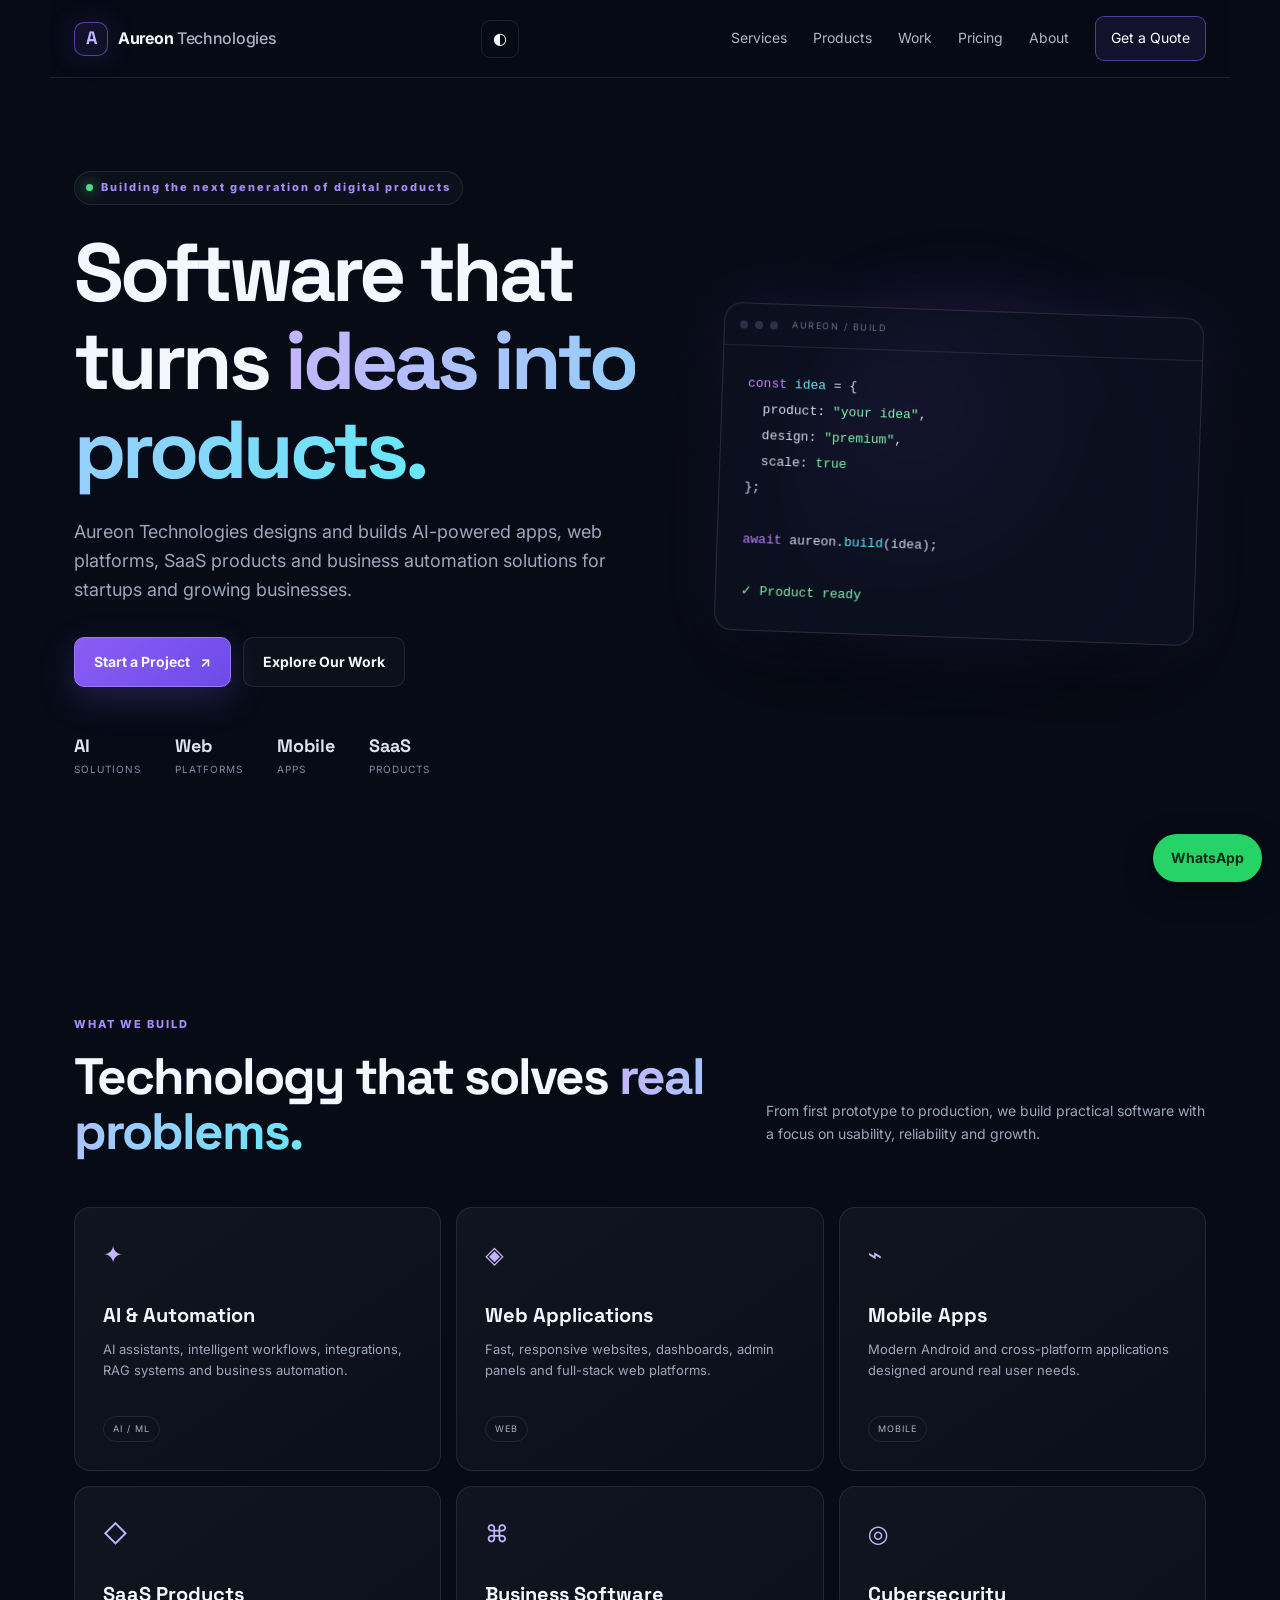
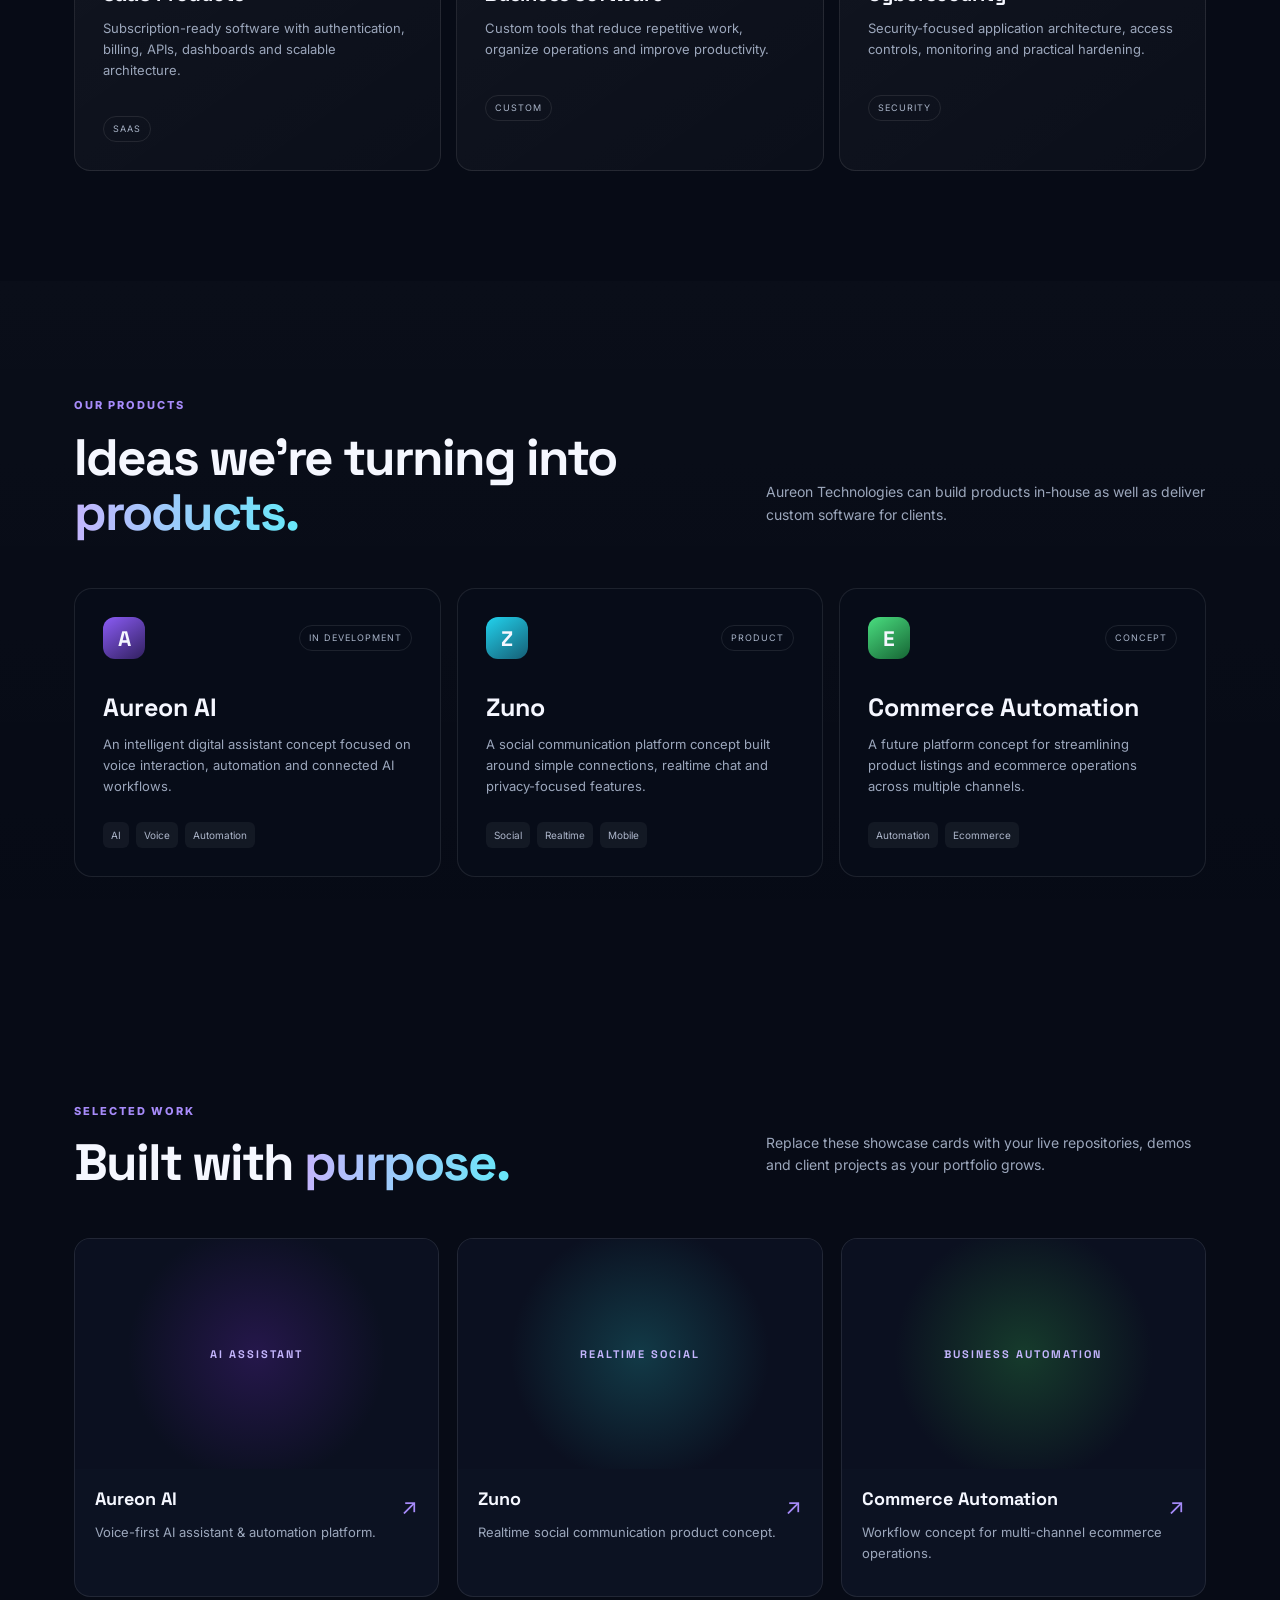
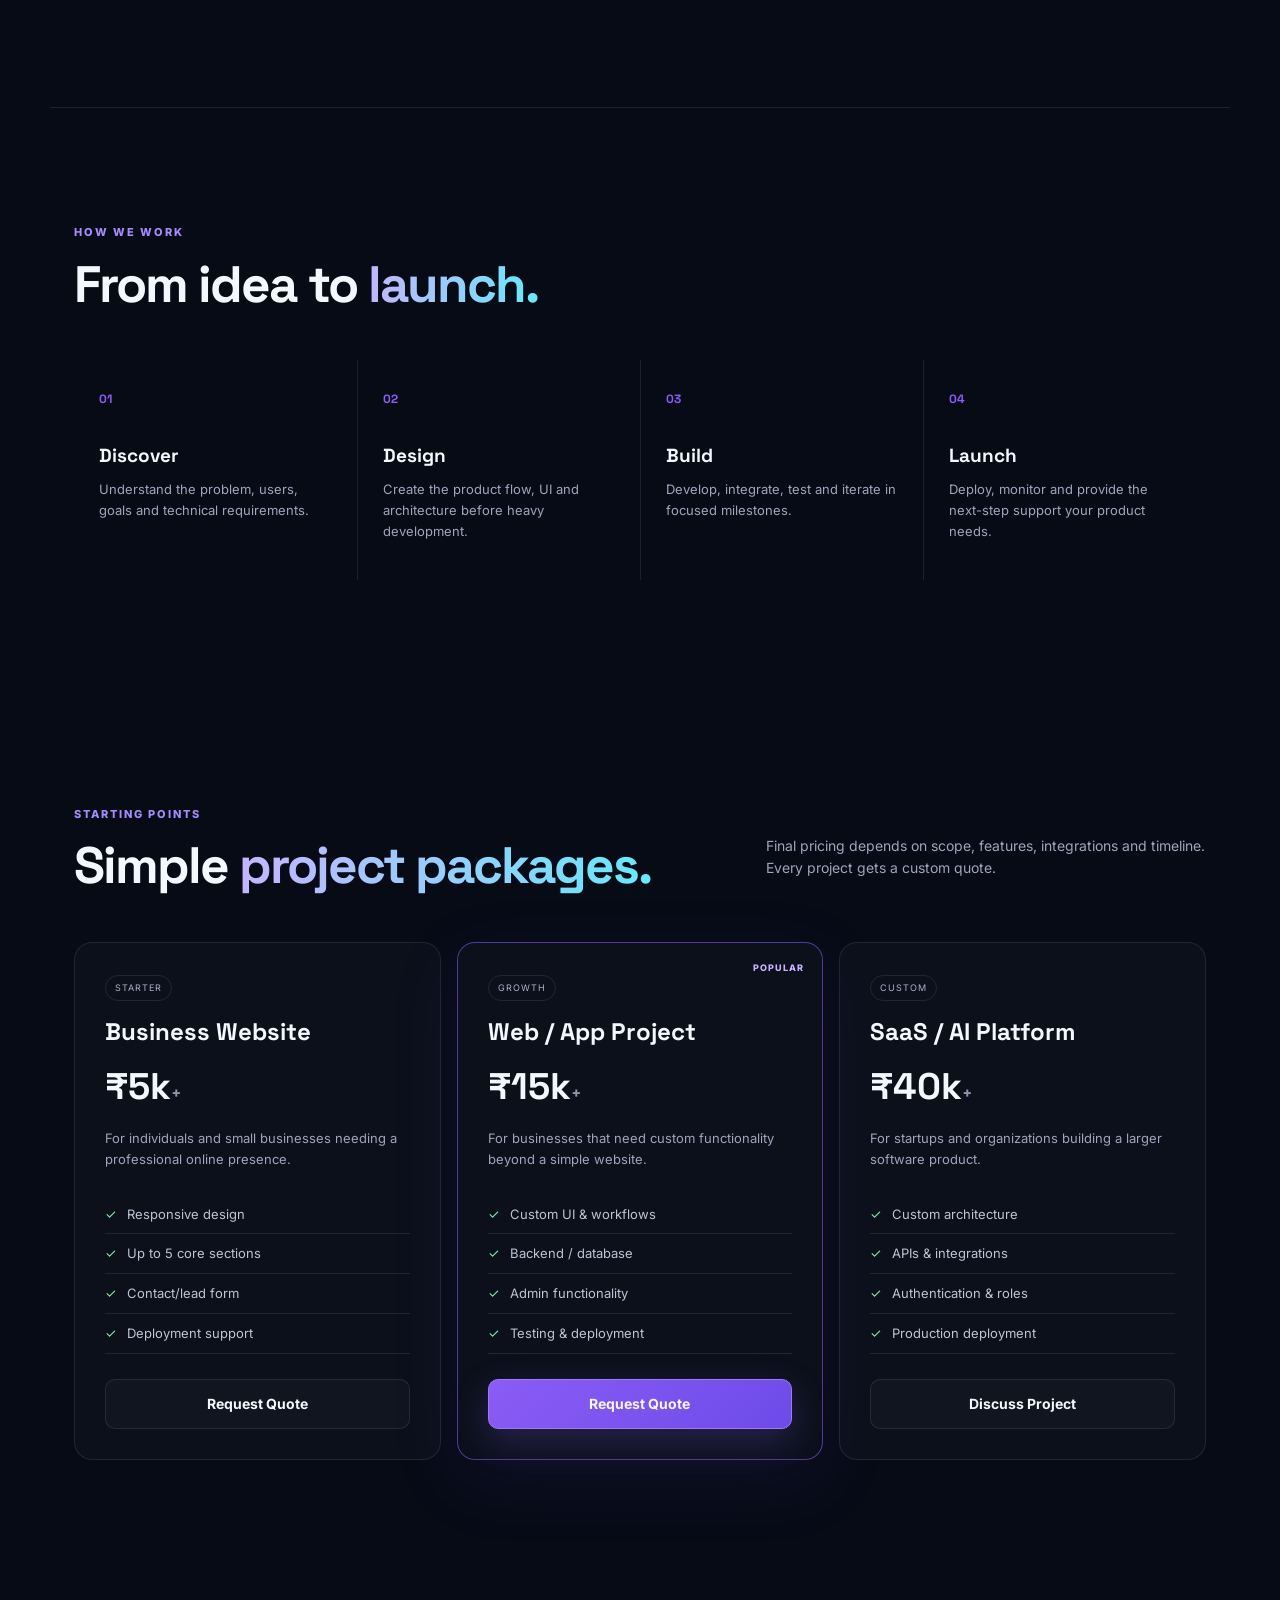
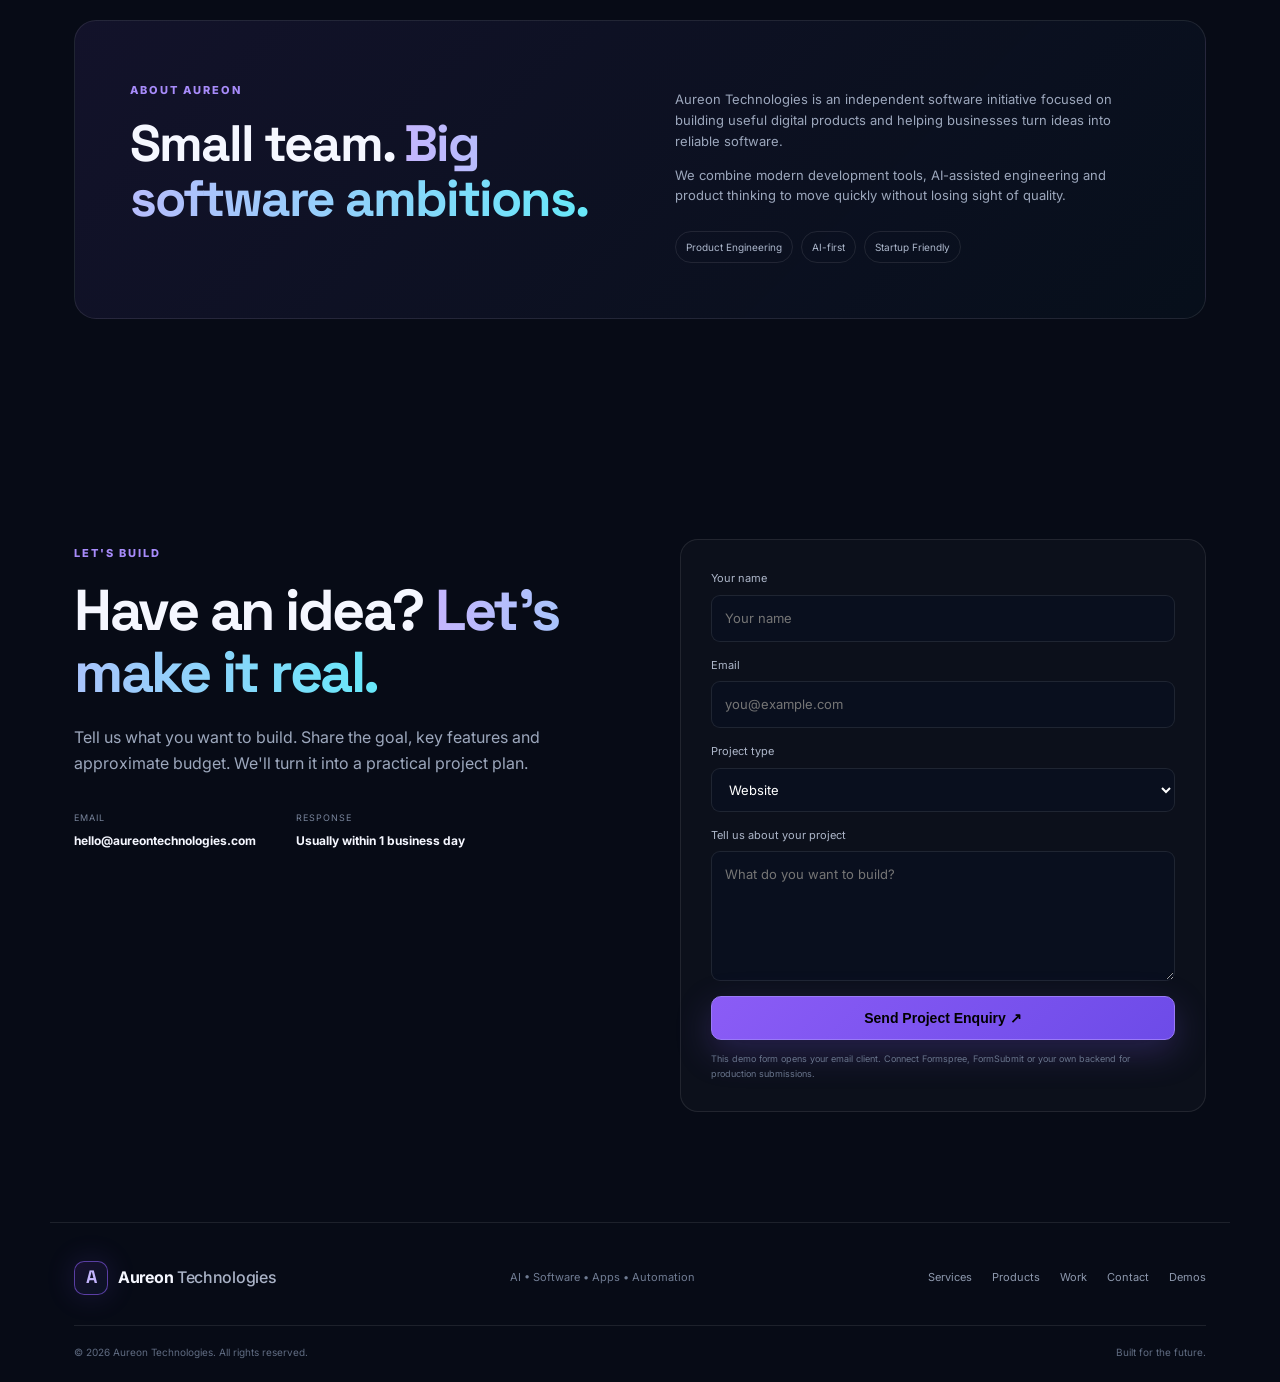
==== index.html @ 8793435c "Add website" ====
<!DOCTYPE html>
<html lang="en">
<head><script>try{var t=localStorage.getItem("aureon-theme");if(t)document.documentElement.dataset.theme=t}catch(e){}</script>
  <meta charset="UTF-8">
  <meta name="viewport" content="width=device-width, initial-scale=1.0">
  <meta name="description" content="Aureon Technologies builds AI-powered software, mobile apps, web platforms, SaaS products and business automation solutions.">
  <meta name="theme-color" content="#070b16">
  <title>Aureon Technologies — AI • Software • Apps • Automation</title>
  <link rel="icon" href="assets/favicon.svg" type="image/svg+xml">
  <link rel="stylesheet" href="style.css">
</head>
<body>
  <div class="bg-grid"></div>
  <header class="site-header">
    <a class="brand" href="#home" aria-label="Aureon Technologies home">
      <span class="brand-mark">A</span>
      <span>Aureon <b>Technologies</b></span>
    </a>
    <button class="theme-btn" id="themeBtn" aria-label="Switch dark or light mode">◐</button><button class="menu-btn" aria-label="Open menu" aria-expanded="false">☰</button>
    <nav class="nav">
      <a href="#services">Services</a>
      <a href="#products">Products</a>
      <a href="#work">Work</a>
      <a href="#pricing">Pricing</a>
      <a href="#about">About</a>
      <a class="nav-cta" href="#contact">Get a Quote</a>
    </nav>
  </header>

  <main>
    <section id="home" class="hero section">
      <div class="hero-copy">
        <div class="eyebrow"><span class="pulse"></span> Building the next generation of digital products</div>
        <h1>Software that turns <span>ideas into products.</span></h1>
        <p class="hero-text">Aureon Technologies designs and builds AI-powered apps, web platforms, SaaS products and business automation solutions for startups and growing businesses.</p>
        <div class="hero-actions">
          <a class="btn primary" href="#contact">Start a Project <span>↗</span></a>
          <a class="btn ghost" href="#work">Explore Our Work</a>
        </div>
        <div class="trust-row">
          <div><strong>AI</strong><small>Solutions</small></div>
          <div><strong>Web</strong><small>Platforms</small></div>
          <div><strong>Mobile</strong><small>Apps</small></div>
          <div><strong>SaaS</strong><small>Products</small></div>
        </div>
      </div>
      <div class="hero-art" aria-hidden="true">
        <div class="orb orb-one"></div>
        <div class="orb orb-two"></div>
        <div class="code-card">
          <div class="window-bar"><i></i><i></i><i></i><span>AUREON / BUILD</span></div>
          <pre><code><span class="c-purple">const</span> <span class="c-blue">idea</span> = {
  product: <span class="c-green">"your idea"</span>,
  design: <span class="c-green">"premium"</span>,
  scale: <span class="c-green">true</span>
};

<span class="c-purple">await</span> aureon.<span class="c-blue">build</span>(idea);

<span class="c-green">✓ Product ready</span></code></pre>
        </div>
      </div>
    </section>

    <section id="services" class="section">
      <div class="section-head">
        <div>
          <span class="eyebrow">WHAT WE BUILD</span>
          <h2>Technology that solves <span>real problems.</span></h2>
        </div>
        <p>From first prototype to production, we build practical software with a focus on usability, reliability and growth.</p>
      </div>
      <div class="cards services-grid">
        <article class="card service-card"><div class="icon">✦</div><h3>AI & Automation</h3><p>AI assistants, intelligent workflows, integrations, RAG systems and business automation.</p><span class="tag">AI / ML</span></article>
        <article class="card service-card"><div class="icon">◈</div><h3>Web Applications</h3><p>Fast, responsive websites, dashboards, admin panels and full-stack web platforms.</p><span class="tag">Web</span></article>
        <article class="card service-card"><div class="icon">⌁</div><h3>Mobile Apps</h3><p>Modern Android and cross-platform applications designed around real user needs.</p><span class="tag">Mobile</span></article>
        <article class="card service-card"><div class="icon">◇</div><h3>SaaS Products</h3><p>Subscription-ready software with authentication, billing, APIs, dashboards and scalable architecture.</p><span class="tag">SaaS</span></article>
        <article class="card service-card"><div class="icon">⌘</div><h3>Business Software</h3><p>Custom tools that reduce repetitive work, organize operations and improve productivity.</p><span class="tag">Custom</span></article>
        <article class="card service-card"><div class="icon">◎</div><h3>Cybersecurity</h3><p>Security-focused application architecture, access controls, monitoring and practical hardening.</p><span class="tag">Security</span></article>
      </div>
    </section>

    <section id="products" class="section dark-section">
      <div class="section-head">
        <div><span class="eyebrow">OUR PRODUCTS</span><h2>Ideas we're turning into <span>products.</span></h2></div>
        <p>Aureon Technologies can build products in-house as well as deliver custom software for clients.</p>
      </div>
      <div class="product-grid">
        <article class="product-card featured-product">
          <div class="product-top"><span class="product-logo">A</span><span class="status">In Development</span></div>
          <h3>Aureon AI</h3>
          <p>An intelligent digital assistant concept focused on voice interaction, automation and connected AI workflows.</p>
          <div class="product-tags"><span>AI</span><span>Voice</span><span>Automation</span></div>
        </article>
        <article class="product-card">
          <div class="product-top"><span class="product-logo zuno">Z</span><span class="status">Product</span></div>
          <h3>Zuno</h3>
          <p>A social communication platform concept built around simple connections, realtime chat and privacy-focused features.</p>
          <div class="product-tags"><span>Social</span><span>Realtime</span><span>Mobile</span></div>
        </article>
        <article class="product-card">
          <div class="product-top"><span class="product-logo ecom">E</span><span class="status">Concept</span></div>
          <h3>Commerce Automation</h3>
          <p>A future platform concept for streamlining product listings and ecommerce operations across multiple channels.</p>
          <div class="product-tags"><span>Automation</span><span>Ecommerce</span></div>
        </article>
      </div>
    </section>

    <section id="work" class="section">
      <div class="section-head">
        <div><span class="eyebrow">SELECTED WORK</span><h2>Built with <span>purpose.</span></h2></div>
        <p>Replace these showcase cards with your live repositories, demos and client projects as your portfolio grows.</p>
      </div>
      <div class="work-grid">
        <article class="work-card"><div class="work-visual visual-a"><span>AI ASSISTANT</span></div><div class="work-body"><div><h3>Aureon AI</h3><p>Voice-first AI assistant & automation platform.</p></div><span class="arrow">↗</span></div></article>
        <article class="work-card"><div class="work-visual visual-b"><span>REALTIME SOCIAL</span></div><div class="work-body"><div><h3>Zuno</h3><p>Realtime social communication product concept.</p></div><span class="arrow">↗</span></div></article>
        <article class="work-card"><div class="work-visual visual-c"><span>BUSINESS AUTOMATION</span></div><div class="work-body"><div><h3>Commerce Automation</h3><p>Workflow concept for multi-channel ecommerce operations.</p></div><span class="arrow">↗</span></div></article>
      </div>
    </section>

    <section id="process" class="section process-section">
      <div class="section-head"><div><span class="eyebrow">HOW WE WORK</span><h2>From idea to <span>launch.</span></h2></div></div>
      <div class="process-grid">
        <div class="process-step"><b>01</b><h3>Discover</h3><p>Understand the problem, users, goals and technical requirements.</p></div>
        <div class="process-step"><b>02</b><h3>Design</h3><p>Create the product flow, UI and architecture before heavy development.</p></div>
        <div class="process-step"><b>03</b><h3>Build</h3><p>Develop, integrate, test and iterate in focused milestones.</p></div>
        <div class="process-step"><b>04</b><h3>Launch</h3><p>Deploy, monitor and provide the next-step support your product needs.</p></div>
      </div>
    </section>

    <section id="pricing" class="section">
      <div class="section-head"><div><span class="eyebrow">STARTING POINTS</span><h2>Simple <span>project packages.</span></h2></div><p>Final pricing depends on scope, features, integrations and timeline. Every project gets a custom quote.</p></div>
      <div class="pricing-grid">
        <article class="price-card"><span class="tag">STARTER</span><h3>Business Website</h3><div class="price">₹5k<span>+</span></div><p>For individuals and small businesses needing a professional online presence.</p><ul><li>Responsive design</li><li>Up to 5 core sections</li><li>Contact/lead form</li><li>Deployment support</li></ul><a href="#contact" class="btn ghost full">Request Quote</a></article>
        <article class="price-card popular"><div class="popular-label">POPULAR</div><span class="tag">GROWTH</span><h3>Web / App Project</h3><div class="price">₹15k<span>+</span></div><p>For businesses that need custom functionality beyond a simple website.</p><ul><li>Custom UI & workflows</li><li>Backend / database</li><li>Admin functionality</li><li>Testing & deployment</li></ul><a href="#contact" class="btn primary full">Request Quote</a></article>
        <article class="price-card"><span class="tag">CUSTOM</span><h3>SaaS / AI Platform</h3><div class="price">₹40k<span>+</span></div><p>For startups and organizations building a larger software product.</p><ul><li>Custom architecture</li><li>APIs & integrations</li><li>Authentication & roles</li><li>Production deployment</li></ul><a href="#contact" class="btn ghost full">Discuss Project</a></article>
      </div>
    </section>

    <section id="about" class="section about-section">
      <div class="about-card">
        <div><span class="eyebrow">ABOUT AUREON</span><h2>Small team. <span>Big software ambitions.</span></h2></div>
        <div><p>Aureon Technologies is an independent software initiative focused on building useful digital products and helping businesses turn ideas into reliable software.</p><p>We combine modern development tools, AI-assisted engineering and product thinking to move quickly without losing sight of quality.</p><div class="about-pills"><span>Product Engineering</span><span>AI-first</span><span>Startup Friendly</span></div></div>
      </div>
    </section>

    <section id="contact" class="section contact-section">
      <div class="contact-copy"><span class="eyebrow">LET'S BUILD</span><h2>Have an idea? <span>Let's make it real.</span></h2><p>Tell us what you want to build. Share the goal, key features and approximate budget. We'll turn it into a practical project plan.</p><div class="contact-details"><div><small>Email</small><strong>hello@aureontechnologies.com</strong></div><div><small>Response</small><strong>Usually within 1 business day</strong></div></div></div>
      <form class="quote-form" id="quoteForm">
        <label>Your name<input required name="name" placeholder="Your name"></label>
        <label>Email<input required type="email" name="email" placeholder="you@example.com"></label>
        <label>Project type<select name="type"><option>Website</option><option>Mobile App</option><option>AI / Automation</option><option>SaaS Platform</option><option>Custom Software</option><option>Cybersecurity</option></select></label>
        <label>Tell us about your project<textarea required name="message" rows="5" placeholder="What do you want to build?"></textarea></label>
        <button class="btn primary full" type="submit">Send Project Enquiry ↗</button>
        <small class="form-note">This demo form opens your email client. Connect Formspree, FormSubmit or your own backend for production submissions.</small>
      </form>
    </section>
  </main>

  <footer>
    <div class="footer-main">
      <a class="brand" href="#home"><span class="brand-mark">A</span><span>Aureon <b>Technologies</b></span></a>
      <p>AI • Software • Apps • Automation</p>
      <div class="footer-links"><a href="#services">Services</a><a href="#products">Products</a><a href="#work">Work</a><a href="#contact">Contact</a><a href="projects/">Demos</a></div>
    </div>
    <div class="footer-bottom"><span>© <span id="year"></span> Aureon Technologies. All rights reserved.</span><span>Built for the future.</span></div>
  </footer>

  <script src="script.js"></script>
<a class="wa" href="https://wa.me/91XXXXXXXXXX?text=Hi%20Aureon%2C%20I%20want%20a%20quote" target="_blank" rel="noopener" aria-label="Chat on WhatsApp">WhatsApp</a></body>
</html>
---- style.css ----
@import url('https://fonts.googleapis.com/css2?family=Inter:wght@400;500;600;700;800&family=Space+Grotesk:wght@500;600;700&display=swap');
:root{--bg:#070b16;--panel:#0c1222;--panel2:#10182b;--text:#f5f7ff;--muted:#9ca7bc;--line:rgba(255,255,255,.09);--accent:#8b5cf6;--accent2:#22d3ee;--green:#4ade80;--max:1180px}
*{box-sizing:border-box}html{scroll-behavior:smooth}body{margin:0;background:var(--bg);color:var(--text);font-family:Inter,system-ui,sans-serif;line-height:1.6;overflow-x:hidden}.bg-grid{position:fixed;inset:0;pointer-events:none;opacity:.25;background-image:linear-gradient(rgba(255,255,255,.025) 1px,transparent 1px),linear-gradient(90deg,rgba(255,255,255,.025) 1px,transparent 1px);background-size:60px 60px;mask-image:linear-gradient(to bottom,#000,transparent 80%);z-index:-1}
a{color:inherit;text-decoration:none}.site-header{height:78px;display:flex;align-items:center;justify-content:space-between;max-width:var(--max);margin:auto;padding:0 24px;position:sticky;top:0;z-index:50;background:rgba(7,11,22,.75);backdrop-filter:blur(18px);border-bottom:1px solid var(--line)}.brand{display:flex;align-items:center;gap:10px;font-weight:700;letter-spacing:-.3px}.brand b{font-weight:500;color:#aab3c7}.brand-mark{width:34px;height:34px;border:1px solid rgba(139,92,246,.6);display:grid;place-items:center;border-radius:10px;background:linear-gradient(145deg,#17102f,#0b1324);font-family:"Space Grotesk";font-size:18px;color:#c4b5fd;box-shadow:0 0 30px rgba(139,92,246,.16)}.nav{display:flex;gap:26px;align-items:center;font-size:14px;color:#aeb7ca}.nav a:hover{color:#fff}.nav-cta{padding:10px 15px;border:1px solid rgba(139,92,246,.55);border-radius:9px;color:#fff!important;background:rgba(139,92,246,.1)}.menu-btn{display:none;background:none;border:0;color:#fff;font-size:25px}
.section{max-width:var(--max);margin:auto;padding:110px 24px}.hero{min-height:calc(100vh - 78px);display:grid;grid-template-columns:1.08fr .92fr;align-items:center;gap:60px;padding-top:80px}.eyebrow{font-size:11px;font-weight:800;letter-spacing:2px;color:#a78bfa}.hero .eyebrow{display:inline-flex;align-items:center;gap:8px;padding:7px 11px;border:1px solid var(--line);background:rgba(255,255,255,.025);border-radius:999px}.pulse{width:7px;height:7px;border-radius:50%;background:var(--green);box-shadow:0 0 14px var(--green)}h1,h2,h3{font-family:"Space Grotesk",sans-serif;line-height:1.08;margin:0}h1{font-size:clamp(46px,6.5vw,82px);letter-spacing:-4px;margin:24px 0}h1 span,h2 span{background:linear-gradient(90deg,#c4b5fd,#67e8f9);-webkit-background-clip:text;background-clip:text;color:transparent}.hero-text{font-size:18px;color:var(--muted);max-width:680px}.hero-actions{display:flex;gap:12px;margin:32px 0 45px;flex-wrap:wrap}.btn{display:inline-flex;align-items:center;justify-content:center;gap:10px;border-radius:10px;padding:13px 19px;font-weight:700;font-size:14px;border:1px solid var(--line);transition:.2s}.btn:hover{transform:translateY(-2px)}.primary{background:linear-gradient(135deg,#8b5cf6,#6d4be8);border-color:#9a7af7;box-shadow:0 12px 35px rgba(124,87,236,.25)}.ghost{background:rgba(255,255,255,.025)}.full{width:100%}.trust-row{display:flex;gap:34px;color:#7f8ba3}.trust-row div{display:flex;flex-direction:column}.trust-row strong{font-family:"Space Grotesk";font-size:18px;color:#dce2f0}.trust-row small{font-size:10px;text-transform:uppercase;letter-spacing:1px}
.hero-art{height:480px;position:relative;display:grid;place-items:center}.orb{position:absolute;border-radius:50%;filter:blur(2px)}.orb-one{width:320px;height:320px;background:radial-gradient(circle at 35% 30%,rgba(139,92,246,.45),transparent 65%);border:1px solid rgba(139,92,246,.16);box-shadow:0 0 100px rgba(139,92,246,.14)}.orb-two{width:430px;height:430px;border:1px solid rgba(34,211,238,.08);transform:rotate(30deg) scaleY(.35)}.code-card{width:min(480px,100%);position:relative;background:rgba(11,16,31,.84);border:1px solid rgba(255,255,255,.12);border-radius:18px;box-shadow:0 35px 100px rgba(0,0,0,.5),0 0 70px rgba(139,92,246,.13);backdrop-filter:blur(15px);overflow:hidden;transform:rotate(2deg)}.window-bar{height:42px;border-bottom:1px solid var(--line);display:flex;align-items:center;gap:7px;padding:0 15px;color:#667189;font-size:9px;letter-spacing:1.5px}.window-bar i{width:8px;height:8px;border-radius:50%;background:#293148}.window-bar span{margin-left:7px}.code-card pre{padding:25px;margin:0;font:13px/2 "SFMono-Regular",Consolas,monospace;color:#d7dcef;overflow:auto}.c-purple{color:#c084fc}.c-blue{color:#67e8f9}.c-green{color:#86efac}
.section-head{display:flex;justify-content:space-between;gap:50px;align-items:end;margin-bottom:48px}.section-head h2{font-size:clamp(35px,4vw,53px);letter-spacing:-2px;margin-top:13px;max-width:720px}.section-head>p{max-width:440px;color:var(--muted);font-size:14px}.cards{display:grid;grid-template-columns:repeat(3,1fr);gap:15px}.card{background:linear-gradient(145deg,rgba(255,255,255,.045),rgba(255,255,255,.018));border:1px solid var(--line);border-radius:16px;padding:28px;transition:.25s}.card:hover,.product-card:hover,.price-card:hover,.work-card:hover{border-color:rgba(139,92,246,.38);transform:translateY(-4px)}.icon{font-size:24px;color:#c4b5fd;margin-bottom:30px}.service-card h3{font-size:20px;margin-bottom:10px}.service-card p,.product-card p,.price-card p,.work-body p,.process-step p,.about-card p{font-size:13px;color:var(--muted)}.tag,.status{display:inline-block;border:1px solid var(--line);border-radius:999px;padding:5px 9px;font-size:9px;text-transform:uppercase;letter-spacing:1px;color:#aab5c9}.service-card .tag{margin-top:22px}
.dark-section{max-width:none;background:linear-gradient(180deg,rgba(255,255,255,.015),transparent);padding-left:max(24px,calc((100vw - 1132px)/2));padding-right:max(24px,calc((100vw - 1132px)/2))}.product-grid{display:grid;grid-template-columns:repeat(3,1fr);gap:16px}.product-card{border:1px solid var(--line);border-radius:18px;padding:28px;background:rgba(8,13,26,.7);transition:.25s}.product-top{display:flex;justify-content:space-between;align-items:center;margin-bottom:35px}.product-logo{width:42px;height:42px;border-radius:12px;display:grid;place-items:center;font:700 21px "Space Grotesk";background:linear-gradient(145deg,#8b5cf6,#31205f)}.product-logo.zuno{background:linear-gradient(145deg,#22d3ee,#155e75)}.product-logo.ecom{background:linear-gradient(145deg,#4ade80,#166534)}.product-card h3{font-size:25px;margin-bottom:10px}.product-tags{display:flex;gap:7px;flex-wrap:wrap;margin-top:25px}.product-tags span{font-size:10px;padding:5px 8px;border-radius:6px;background:rgba(255,255,255,.05);color:#adb7cb}
.work-grid{display:grid;grid-template-columns:repeat(3,1fr);gap:18px}.work-card{border:1px solid var(--line);border-radius:16px;overflow:hidden;background:var(--panel);transition:.25s}.work-visual{height:230px;display:grid;place-items:center;font:700 11px "Space Grotesk";letter-spacing:2px;color:#c4b5fd}.visual-a{background:radial-gradient(circle,#25174b,#0b1020 60%)}.visual-b{background:radial-gradient(circle,#123a47,#0b1020 60%)}.visual-c{background:radial-gradient(circle,#163b2c,#0b1020 60%)}.work-body{display:flex;justify-content:space-between;padding:20px}.work-body h3{font-size:18px}.arrow{font-size:22px;color:#a78bfa}.process-section{border-top:1px solid var(--line)}.process-grid{display:grid;grid-template-columns:repeat(4,1fr);gap:0}.process-step{padding:25px;border-left:1px solid var(--line)}.process-step:first-child{border-left:0}.process-step b{font:700 12px "Space Grotesk";color:#8b5cf6}.process-step h3{font-size:19px;margin:35px 0 10px}
.pricing-grid{display:grid;grid-template-columns:repeat(3,1fr);gap:16px}.price-card{position:relative;border:1px solid var(--line);border-radius:18px;padding:30px;background:rgba(255,255,255,.025);transition:.25s}.price-card.popular{border-color:rgba(139,92,246,.55);box-shadow:0 20px 70px rgba(91,55,175,.12)}.popular-label{position:absolute;right:18px;top:18px;color:#c4b5fd;font-size:9px;font-weight:800;letter-spacing:1px}.price-card h3{margin:18px 0 10px;font-size:24px}.price{font:700 37px "Space Grotesk";margin:18px 0}.price>span{font-size:17px;color:#8994aa}.price-card ul{padding:0;margin:25px 0;list-style:none;color:#bdc5d4;font-size:13px}.price-card li{padding:9px 0;border-bottom:1px solid var(--line)}.price-card li:before{content:"✓";color:#86efac;margin-right:10px}
.about-section{padding-top:50px}.about-card{display:grid;grid-template-columns:1fr 1fr;gap:70px;border:1px solid var(--line);border-radius:22px;padding:55px;background:linear-gradient(135deg,rgba(139,92,246,.09),rgba(34,211,238,.025))}.about-card h2{font-size:clamp(35px,4vw,52px);margin-top:14px;letter-spacing:-2px}.about-pills{display:flex;flex-wrap:wrap;gap:8px;margin-top:25px}.about-pills span{font-size:10px;padding:7px 10px;border:1px solid var(--line);border-radius:999px;color:#adb8cc}
.contact-section{display:grid;grid-template-columns:1fr 1fr;gap:80px}.contact-copy h2{font-size:clamp(40px,4.5vw,58px);letter-spacing:-2.5px;margin:14px 0 22px}.contact-copy>p{max-width:530px;color:var(--muted)}.contact-details{display:flex;gap:40px;margin-top:35px}.contact-details div{display:flex;flex-direction:column}.contact-details small{font-size:9px;text-transform:uppercase;letter-spacing:1px;color:#78849b}.contact-details strong{font-size:12px;margin-top:5px}.quote-form{padding:30px;border:1px solid var(--line);border-radius:18px;background:rgba(255,255,255,.025)}label{display:block;font-size:11px;color:#aeb7ca;margin-bottom:15px}input,select,textarea{display:block;width:100%;margin-top:7px;border:1px solid var(--line);background:#090f1e;color:#fff;border-radius:9px;padding:12px 13px;font:inherit;font-size:13px;outline:none}input:focus,select:focus,textarea:focus{border-color:#8b5cf6}textarea{resize:vertical}.form-note{display:block;margin-top:12px;color:#69758c;font-size:9px}
footer{border-top:1px solid var(--line);padding:35px 24px 22px;max-width:var(--max);margin:auto}.footer-main{display:flex;align-items:center;justify-content:space-between;gap:20px}.footer-main>p{font-size:11px;color:#707c93}.footer-links{display:flex;gap:20px;font-size:11px;color:#8d98ad}.footer-bottom{border-top:1px solid var(--line);margin-top:28px;padding-top:18px;display:flex;justify-content:space-between;color:#606c82;font-size:10px}
@media(max-width:900px){.nav{gap:15px}.hero{grid-template-columns:1fr}.hero-art{height:400px}.cards,.product-grid,.work-grid,.pricing-grid{grid-template-columns:repeat(2,1fr)}.about-card,.contact-section{grid-template-columns:1fr;gap:35px}.process-grid{grid-template-columns:repeat(2,1fr);gap:10px}.process-step{border-left:0;border-top:1px solid var(--line)}}
@media(max-width:680px){.site-header{height:68px}.menu-btn{display:block}.nav{display:none;position:absolute;top:68px;left:0;right:0;padding:15px 24px 22px;background:rgba(7,11,22,.98);border-bottom:1px solid var(--line);flex-direction:column;align-items:stretch}.nav.open{display:flex}.nav a{padding:10px}.hero{padding-top:55px}.section{padding:75px 18px}.hero-art{height:340px}.code-card{transform:none}.section-head{display:block}.section-head>p{margin-top:18px}.cards,.product-grid,.work-grid,.pricing-grid{grid-template-columns:1fr}.trust-row{gap:18px;justify-content:space-between}.about-card{padding:30px}.contact-details{display:block}.contact-details div{margin-top:15px}.footer-main,.footer-bottom{flex-direction:column;align-items:flex-start}.footer-links{flex-wrap:wrap}h1{letter-spacing:-2.5px}}

.theme-btn{margin-left:auto;margin-right:8px;width:38px;height:38px;border-radius:9px;border:1px solid var(--line);background:none;color:var(--text);font-size:16px;cursor:pointer}.nav{margin-left:auto}.nav+.theme-btn{margin-left:14px}
.wa{position:fixed;right:18px;bottom:18px;z-index:60;background:#25d366;color:#052e16;font-weight:700;font-size:14px;padding:13px 18px;border-radius:999px;box-shadow:0 10px 30px rgba(0,0,0,.35)}
[data-theme=light]{--bg:#f5f6fb;--panel:#fff;--panel2:#eef0f7;--text:#12172b;--muted:#566079;--line:rgba(18,23,43,.13)}
[data-theme=light] .site-header{background:rgba(245,246,251,.88)}[data-theme=light] .nav,[data-theme=light] .nav.open{color:#4a5472;background:transparent}[data-theme=light] .nav a:hover,[data-theme=light] .menu-btn{color:#12172b}[data-theme=light] .nav-cta{color:#12172b!important}
[data-theme=light] .card,[data-theme=light] .product-card,[data-theme=light] .price-card,[data-theme=light] .quote-form,[data-theme=light] .work-card{background:#fff}[data-theme=light] input,[data-theme=light] select,[data-theme=light] textarea{background:#fff;color:#12172b}
[data-theme=light] .primary{color:#fff}[data-theme=light] .tag,[data-theme=light] .status,[data-theme=light] .product-tags span,[data-theme=light] .about-pills span,[data-theme=light] .brand b,[data-theme=light] .price-card ul,[data-theme=light] label{color:#4a5472}[data-theme=light] .trust-row strong{color:#12172b}[data-theme=light] .bg-grid{opacity:.6}
@media(max-width:680px){[data-theme=light] .nav{background:#f5f6fb}}
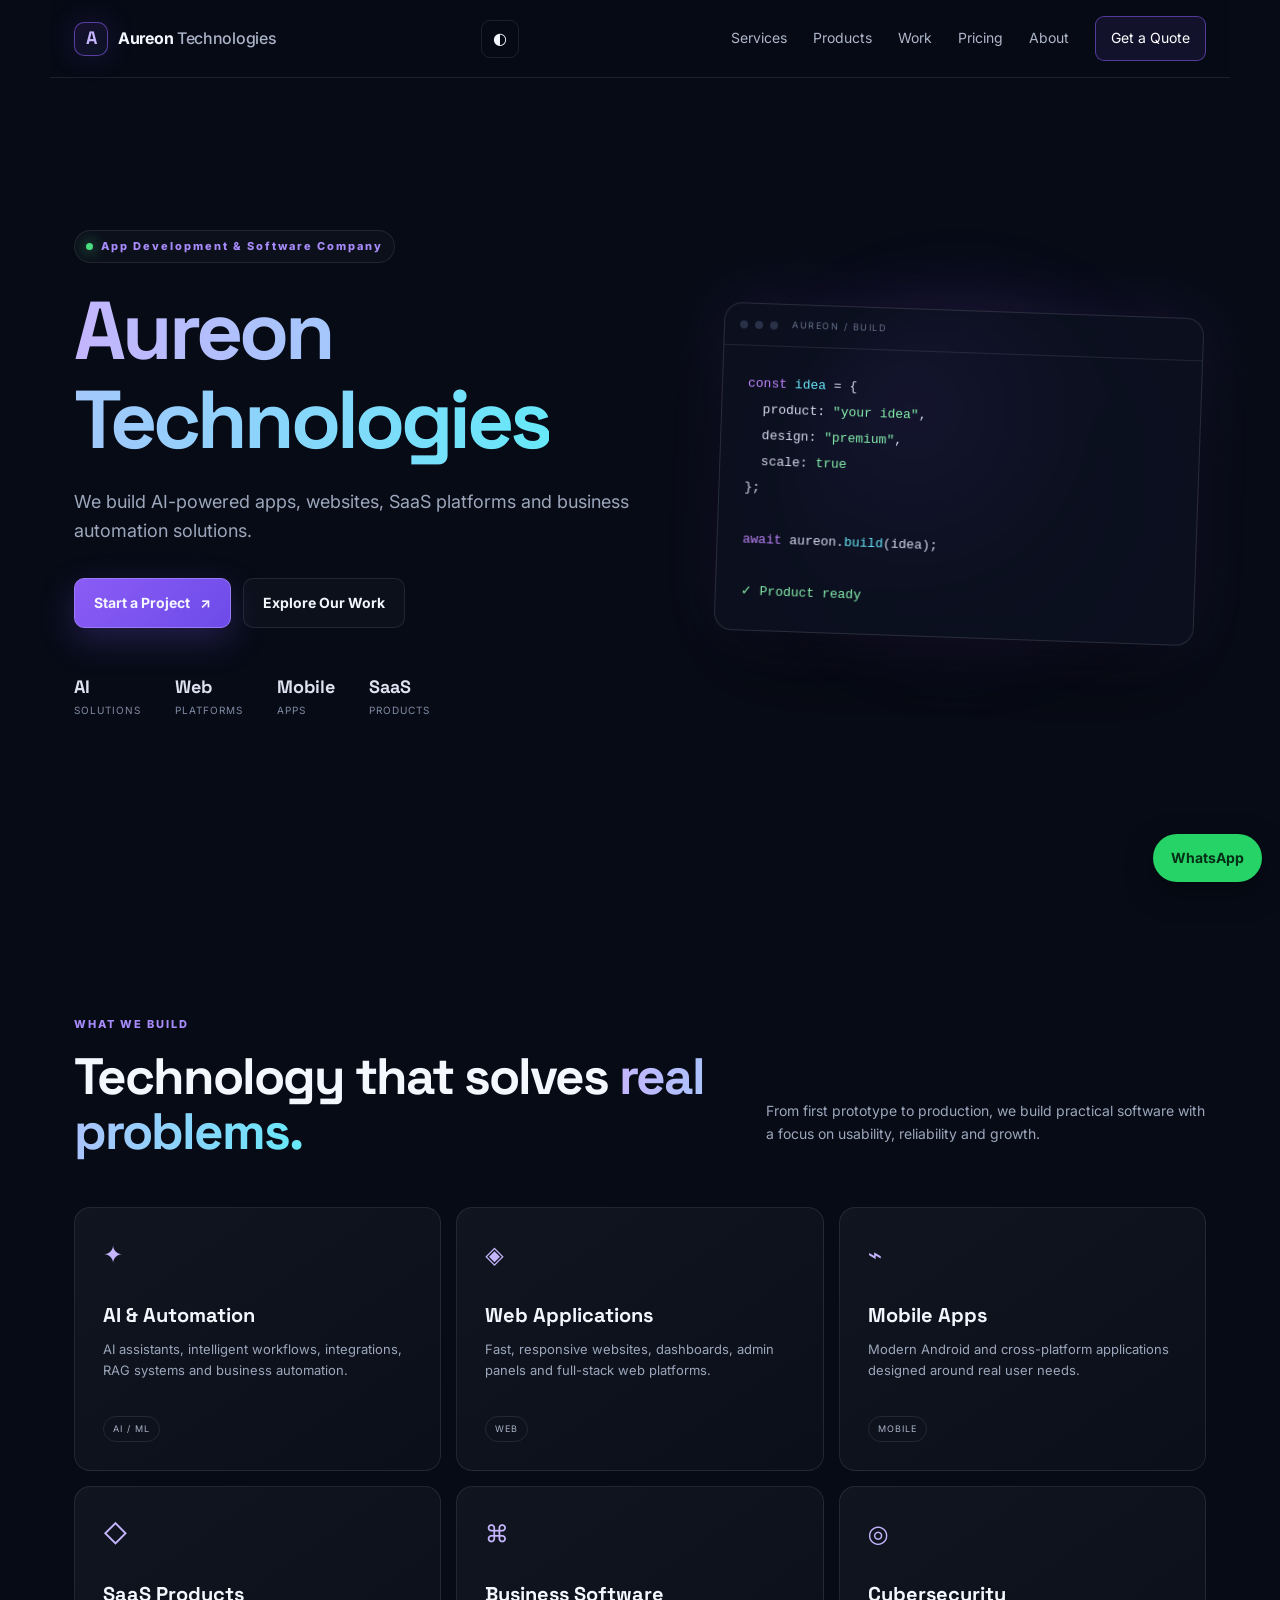
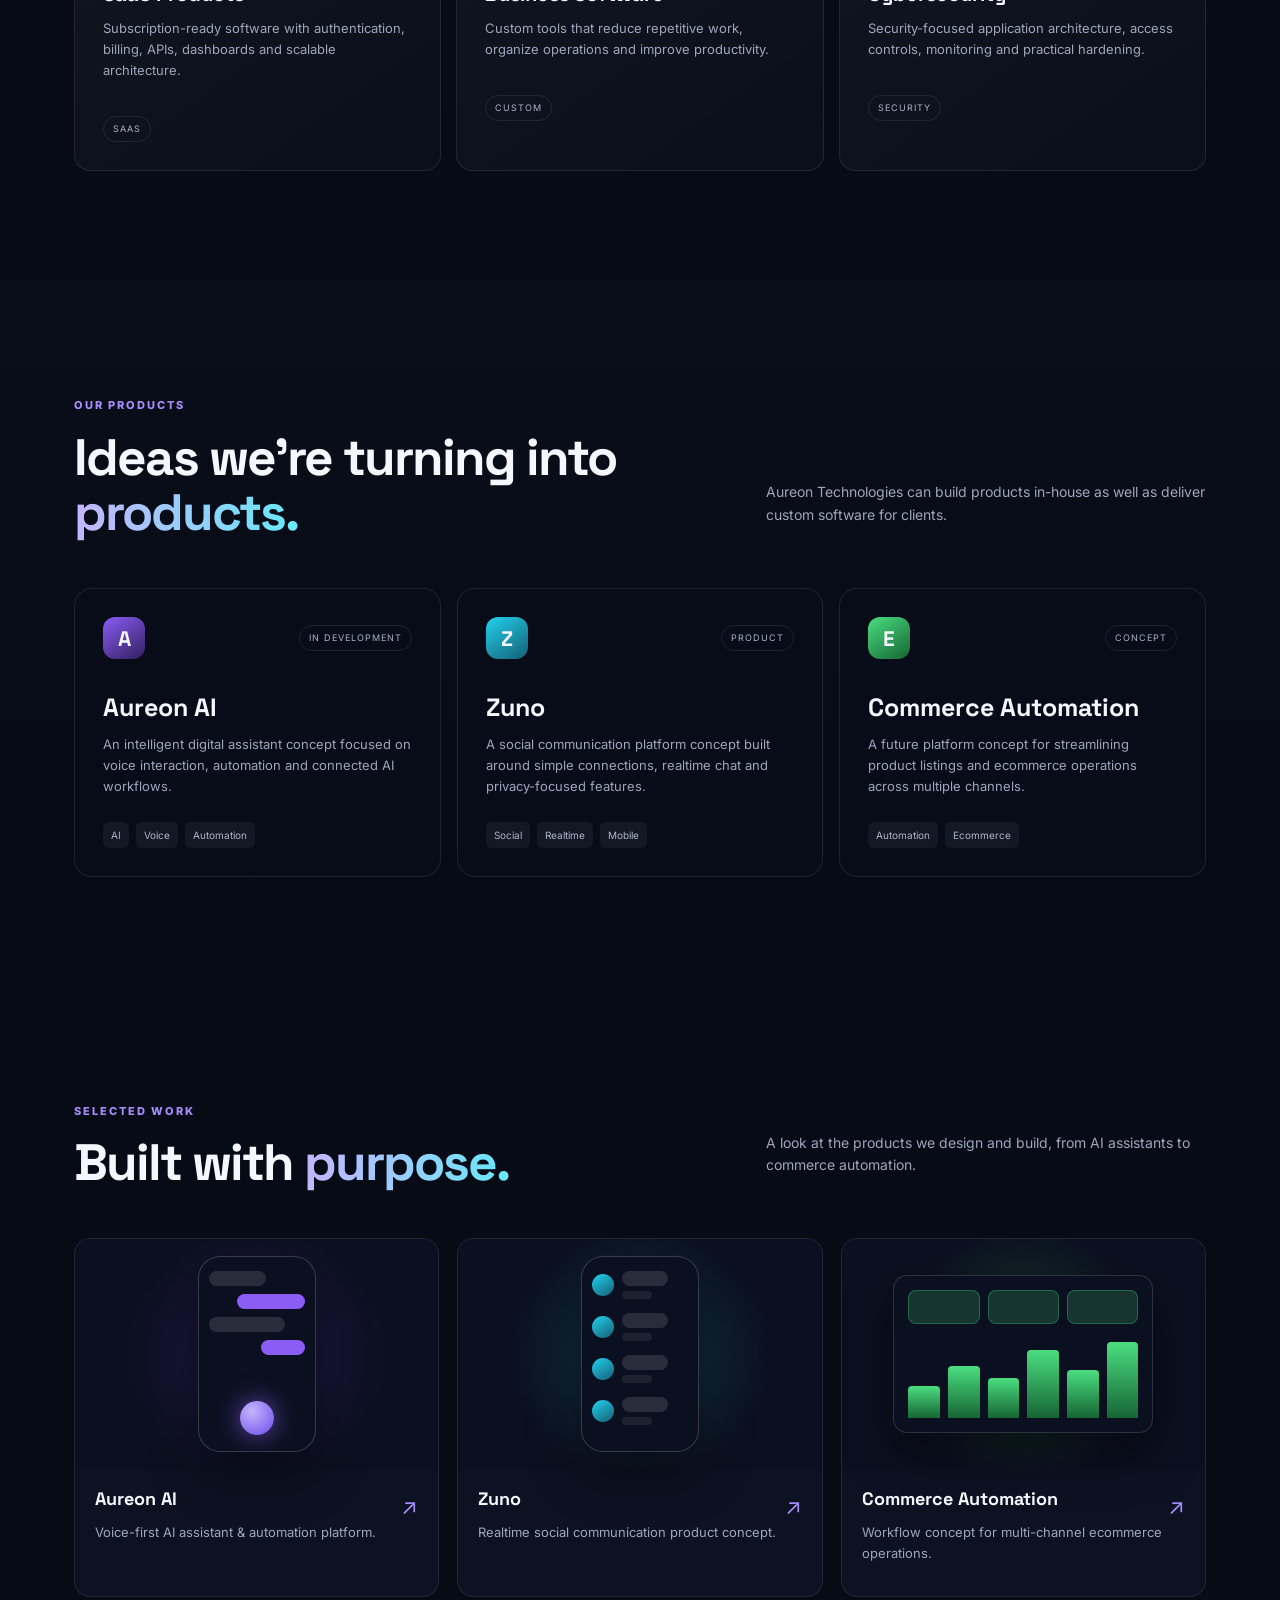
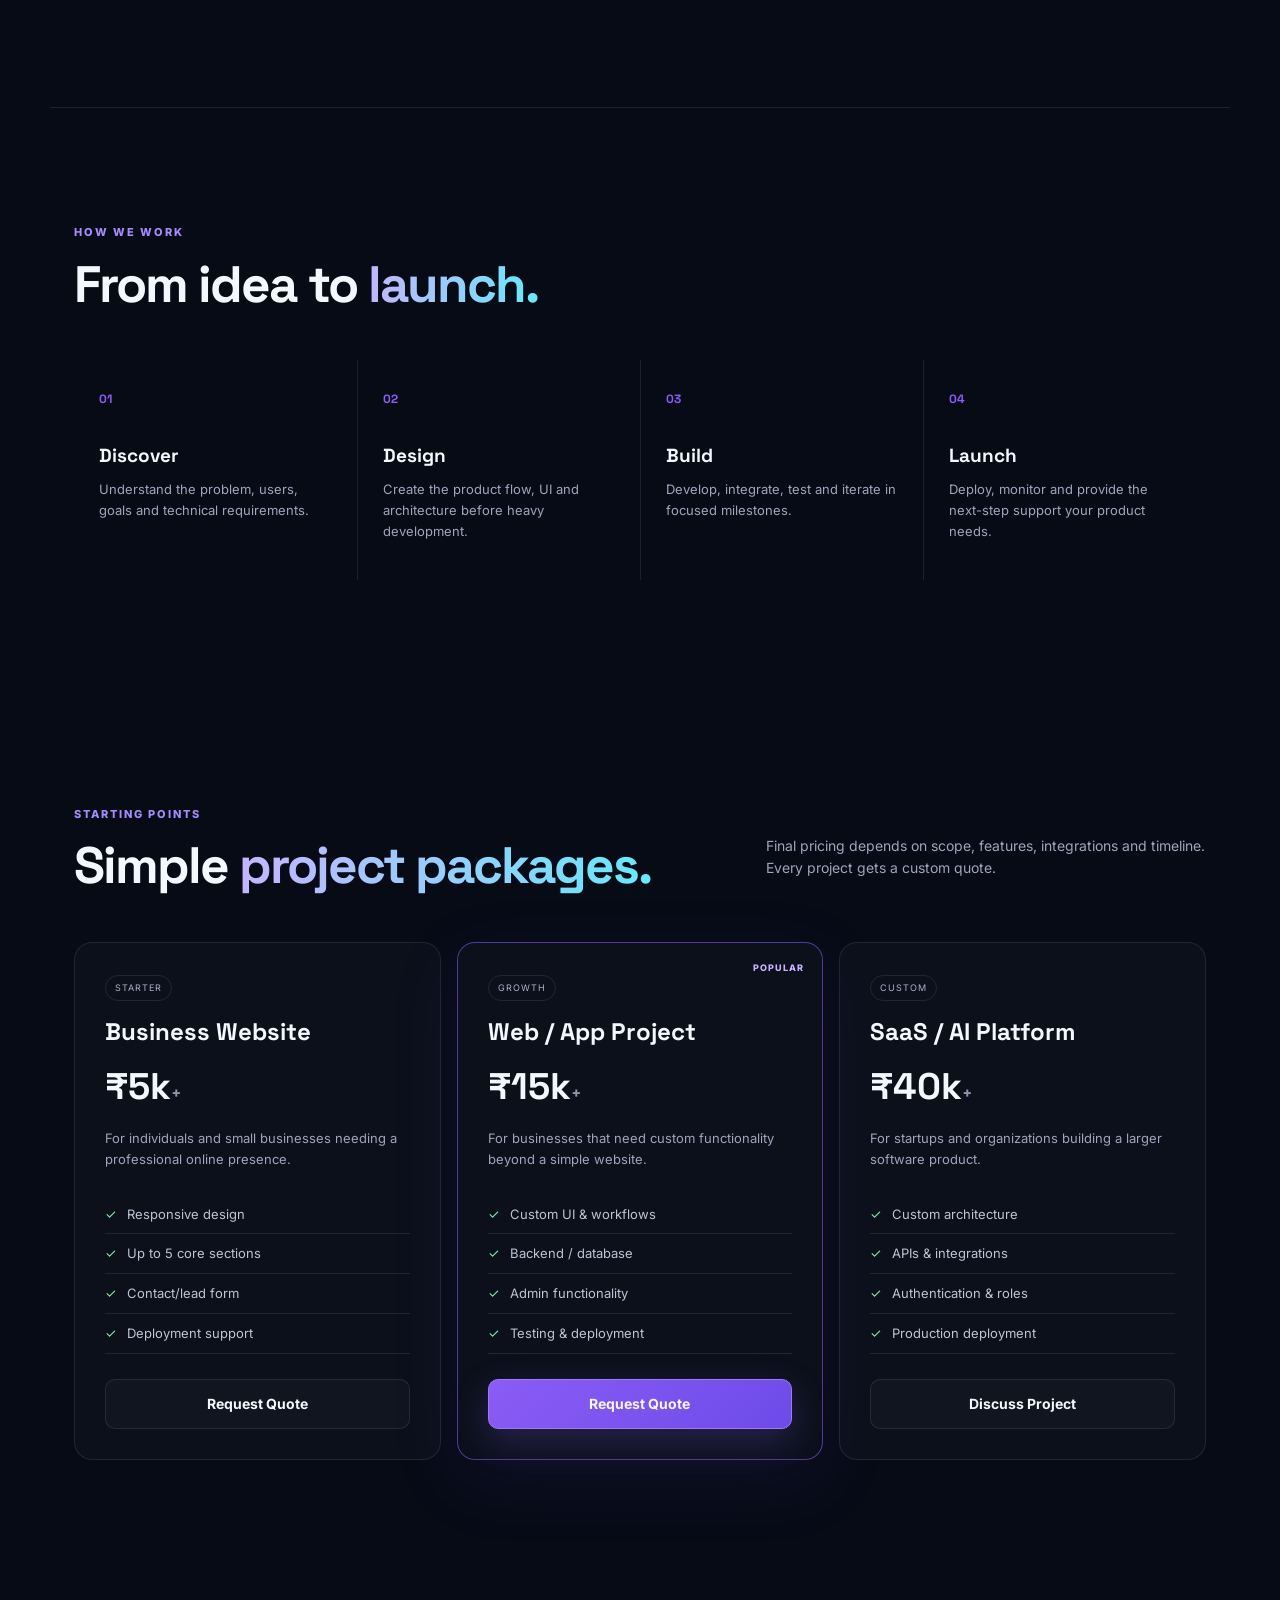
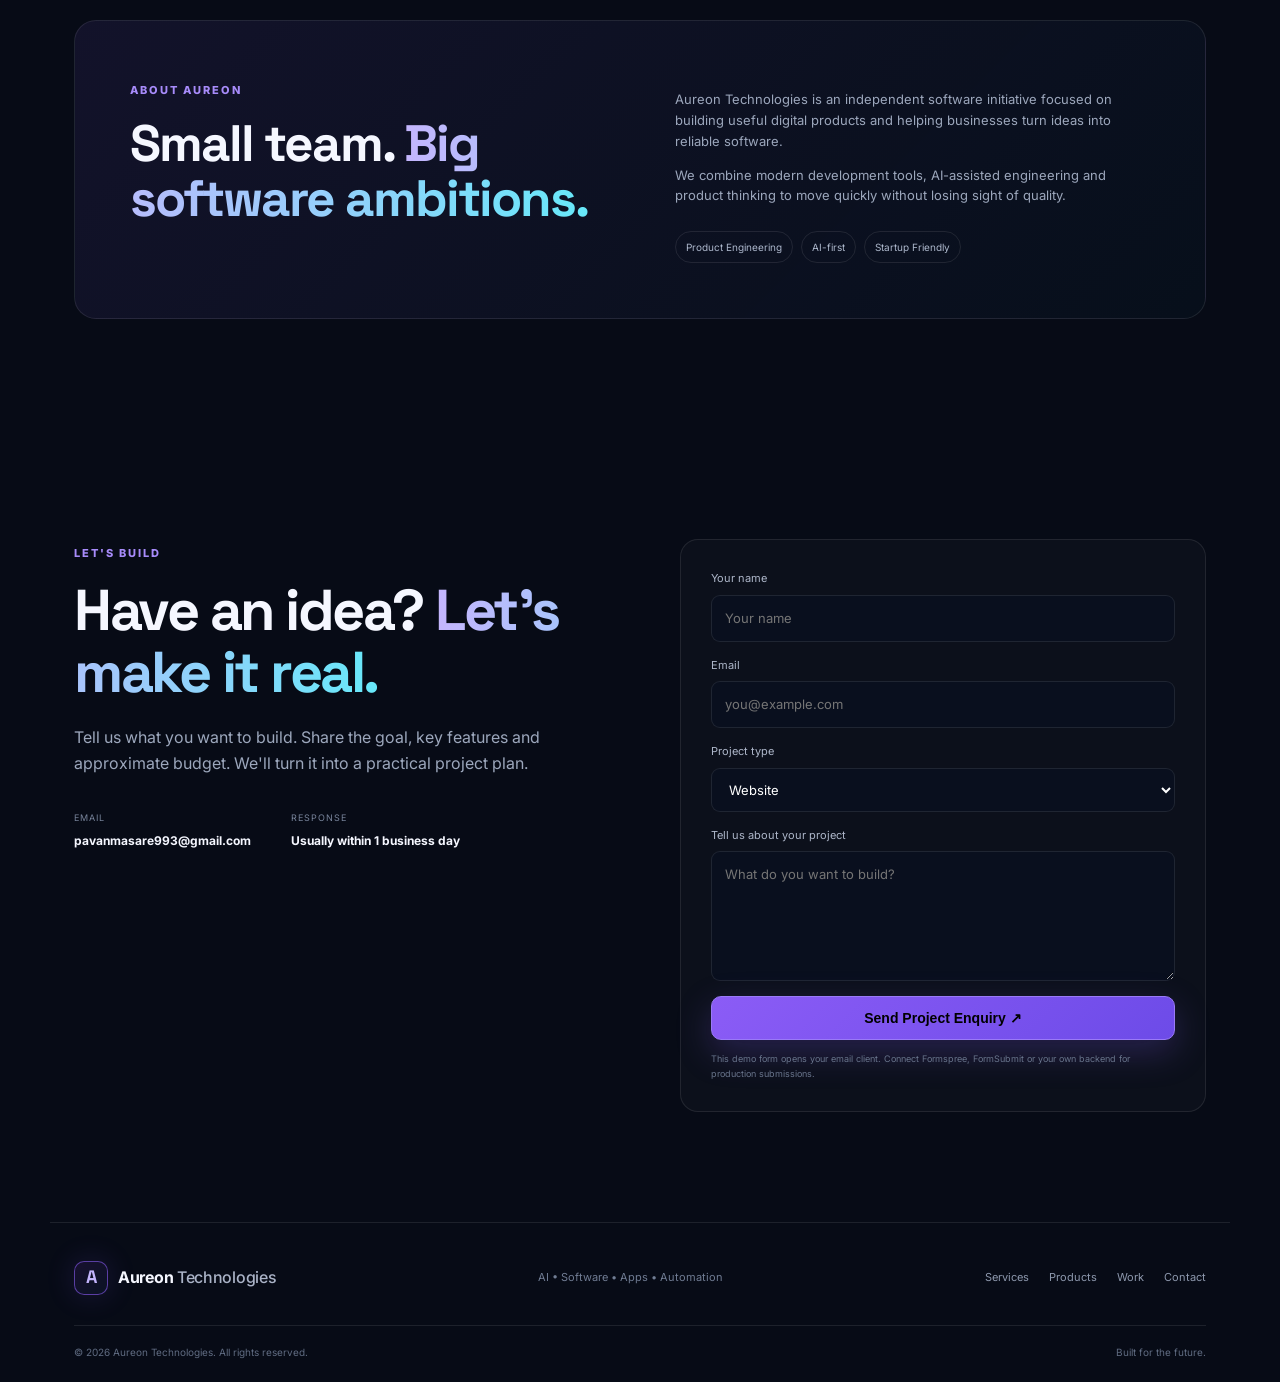
==== commit 6c85e3ed: "Final update" ====
--- a/index.html
+++ b/index.html
@@ -3,12 +3,12 @@
 <head><script>try{var t=localStorage.getItem("aureon-theme");if(t)document.documentElement.dataset.theme=t}catch(e){}</script>
   <meta charset="UTF-8">
   <meta name="viewport" content="width=device-width, initial-scale=1.0">
-  <meta name="description" content="Aureon Technologies builds AI-powered software, mobile apps, web platforms, SaaS products and business automation solutions.">
+  <meta name="description" content="Aureon Technologies is an app development and software company. We build AI-powered apps, websites, SaaS platforms and business automation solutions.">
   <meta name="theme-color" content="#070b16">
-  <title>Aureon Technologies — AI • Software • Apps • Automation</title>
+  <title>Aureon Technologies | App Development & Software Company</title>
   <link rel="icon" href="assets/favicon.svg" type="image/svg+xml">
   <link rel="stylesheet" href="style.css">
-</head>
+<script type="application/ld+json">{"@context": "https://schema.org", "@type": "Organization", "name": "Aureon Technologies", "description": "App development and software company building AI-powered apps, websites, SaaS platforms and business automation solutions.", "email": "pavanmasare993@gmail.com", "telephone": "+919022236249"}</script><link rel="canonical" href="https://pavanmasaresp-maker.github.io/Aureon-Technology-/"></head>
 <body>
   <div class="bg-grid"></div>
   <header class="site-header">
@@ -30,9 +30,9 @@
   <main>
     <section id="home" class="hero section">
       <div class="hero-copy">
-        <div class="eyebrow"><span class="pulse"></span> Building the next generation of digital products</div>
-        <h1>Software that turns <span>ideas into products.</span></h1>
-        <p class="hero-text">Aureon Technologies designs and builds AI-powered apps, web platforms, SaaS products and business automation solutions for startups and growing businesses.</p>
+        <div class="eyebrow"><span class="pulse"></span> App Development & Software Company</div>
+        <h1><span>Aureon Technologies</span></h1>
+        <p class="hero-text">We build AI-powered apps, websites, SaaS platforms and business automation solutions.</p>
         <div class="hero-actions">
           <a class="btn primary" href="#contact">Start a Project <span>↗</span></a>
           <a class="btn ghost" href="#work">Explore Our Work</a>
@@ -110,12 +110,12 @@
     <section id="work" class="section">
       <div class="section-head">
         <div><span class="eyebrow">SELECTED WORK</span><h2>Built with <span>purpose.</span></h2></div>
-        <p>Replace these showcase cards with your live repositories, demos and client projects as your portfolio grows.</p>
+        <p>A look at the products we design and build, from AI assistants to commerce automation.</p>
       </div>
       <div class="work-grid">
-        <article class="work-card"><div class="work-visual visual-a"><span>AI ASSISTANT</span></div><div class="work-body"><div><h3>Aureon AI</h3><p>Voice-first AI assistant & automation platform.</p></div><span class="arrow">↗</span></div></article>
-        <article class="work-card"><div class="work-visual visual-b"><span>REALTIME SOCIAL</span></div><div class="work-body"><div><h3>Zuno</h3><p>Realtime social communication product concept.</p></div><span class="arrow">↗</span></div></article>
-        <article class="work-card"><div class="work-visual visual-c"><span>BUSINESS AUTOMATION</span></div><div class="work-body"><div><h3>Commerce Automation</h3><p>Workflow concept for multi-channel ecommerce operations.</p></div><span class="arrow">↗</span></div></article>
+        <article class="work-card"><div class="work-visual visual-a"><div class="ph"><i class="b" style="width:60%"></i><i class="b u" style="width:70%"></i><i class="b" style="width:80%"></i><i class="b u" style="width:45%"></i><i class="mic"></i></div></div><div class="work-body"><div><h3>Aureon AI</h3><p>Voice-first AI assistant & automation platform.</p></div><span class="arrow">↗</span></div></article>
+        <article class="work-card"><div class="work-visual visual-b"><div class="ph"><div class="li"><i class="av"></i><span><i class="b" style="width:70%"></i><i class="b s" style="width:45%"></i></span></div><div class="li"><i class="av"></i><span><i class="b" style="width:70%"></i><i class="b s" style="width:45%"></i></span></div><div class="li"><i class="av"></i><span><i class="b" style="width:70%"></i><i class="b s" style="width:45%"></i></span></div><div class="li"><i class="av"></i><span><i class="b" style="width:70%"></i><i class="b s" style="width:45%"></i></span></div></div></div><div class="work-body"><div><h3>Zuno</h3><p>Realtime social communication product concept.</p></div><span class="arrow">↗</span></div></article>
+        <article class="work-card"><div class="work-visual visual-c"><div class="dash"><div class="tiles"><i></i><i></i><i></i></div><div class="bars"><i style="height:40%"></i><i style="height:65%"></i><i style="height:50%"></i><i style="height:85%"></i><i style="height:60%"></i><i style="height:95%"></i></div></div></div><div class="work-body"><div><h3>Commerce Automation</h3><p>Workflow concept for multi-channel ecommerce operations.</p></div><span class="arrow">↗</span></div></article>
       </div>
     </section>
 
@@ -146,7 +146,7 @@
     </section>
 
     <section id="contact" class="section contact-section">
-      <div class="contact-copy"><span class="eyebrow">LET'S BUILD</span><h2>Have an idea? <span>Let's make it real.</span></h2><p>Tell us what you want to build. Share the goal, key features and approximate budget. We'll turn it into a practical project plan.</p><div class="contact-details"><div><small>Email</small><strong>hello@aureontechnologies.com</strong></div><div><small>Response</small><strong>Usually within 1 business day</strong></div></div></div>
+      <div class="contact-copy"><span class="eyebrow">LET'S BUILD</span><h2>Have an idea? <span>Let's make it real.</span></h2><p>Tell us what you want to build. Share the goal, key features and approximate budget. We'll turn it into a practical project plan.</p><div class="contact-details"><div><small>Email</small><strong>pavanmasare993@gmail.com</strong></div><div><small>Response</small><strong>Usually within 1 business day</strong></div></div></div>
       <form class="quote-form" id="quoteForm">
         <label>Your name<input required name="name" placeholder="Your name"></label>
         <label>Email<input required type="email" name="email" placeholder="you@example.com"></label>
@@ -162,11 +162,11 @@
     <div class="footer-main">
       <a class="brand" href="#home"><span class="brand-mark">A</span><span>Aureon <b>Technologies</b></span></a>
       <p>AI • Software • Apps • Automation</p>
-      <div class="footer-links"><a href="#services">Services</a><a href="#products">Products</a><a href="#work">Work</a><a href="#contact">Contact</a><a href="projects/">Demos</a></div>
+      <div class="footer-links"><a href="#services">Services</a><a href="#products">Products</a><a href="#work">Work</a><a href="#contact">Contact</a></div>
     </div>
     <div class="footer-bottom"><span>© <span id="year"></span> Aureon Technologies. All rights reserved.</span><span>Built for the future.</span></div>
   </footer>
 
   <script src="script.js"></script>
-<a class="wa" href="https://wa.me/91XXXXXXXXXX?text=Hi%20Aureon%2C%20I%20want%20a%20quote" target="_blank" rel="noopener" aria-label="Chat on WhatsApp">WhatsApp</a></body>
+<a class="wa" href="https://wa.me/919022236249?text=Hi%20Aureon%2C%20I%20want%20a%20quote" target="_blank" rel="noopener" aria-label="Chat on WhatsApp">WhatsApp</a></body>
 </html>
--- a/style.css
+++ b/style.css
@@ -21,3 +21,11 @@
 [data-theme=light] .card,[data-theme=light] .product-card,[data-theme=light] .price-card,[data-theme=light] .quote-form,[data-theme=light] .work-card{background:#fff}[data-theme=light] input,[data-theme=light] select,[data-theme=light] textarea{background:#fff;color:#12172b}
 [data-theme=light] .primary{color:#fff}[data-theme=light] .tag,[data-theme=light] .status,[data-theme=light] .product-tags span,[data-theme=light] .about-pills span,[data-theme=light] .brand b,[data-theme=light] .price-card ul,[data-theme=light] label{color:#4a5472}[data-theme=light] .trust-row strong{color:#12172b}[data-theme=light] .bg-grid{opacity:.6}
 @media(max-width:680px){[data-theme=light] .nav{background:#f5f6fb}}
+
+.ph{width:118px;height:196px;border:1px solid rgba(255,255,255,.18);border-radius:22px;background:#0b1020;padding:14px 10px;display:flex;flex-direction:column;gap:8px;box-shadow:0 20px 50px rgba(0,0,0,.45);overflow:hidden}
+.b{display:block;height:15px;border-radius:8px;background:rgba(255,255,255,.12)}.b.u{align-self:flex-end;margin-left:auto;background:#8b5cf6}.b.s{height:8px;margin-top:5px;opacity:.6}
+.mic{width:34px;height:34px;border-radius:50%;margin:auto auto 2px;background:radial-gradient(circle at 35% 30%,#c4b5fd,#6d4be8);box-shadow:0 0 24px rgba(139,92,246,.7)}
+.li{display:flex;gap:8px;align-items:center;margin-bottom:6px}.li>span{flex:1}.av{width:22px;height:22px;border-radius:50%;background:linear-gradient(145deg,#22d3ee,#155e75);flex:none}
+.dash{width:76%;max-width:260px;padding:14px;border:1px solid rgba(255,255,255,.14);border-radius:14px;background:#0b1020;box-shadow:0 20px 50px rgba(0,0,0,.45)}
+.tiles{display:flex;gap:8px;margin-bottom:14px}.tiles i{flex:1;height:34px;border-radius:8px;background:rgba(74,222,128,.18);border:1px solid rgba(74,222,128,.3)}
+.bars{display:flex;align-items:flex-end;gap:8px;height:80px}.bars i{flex:1;border-radius:4px 4px 0 0;background:linear-gradient(#4ade80,#166534)}
